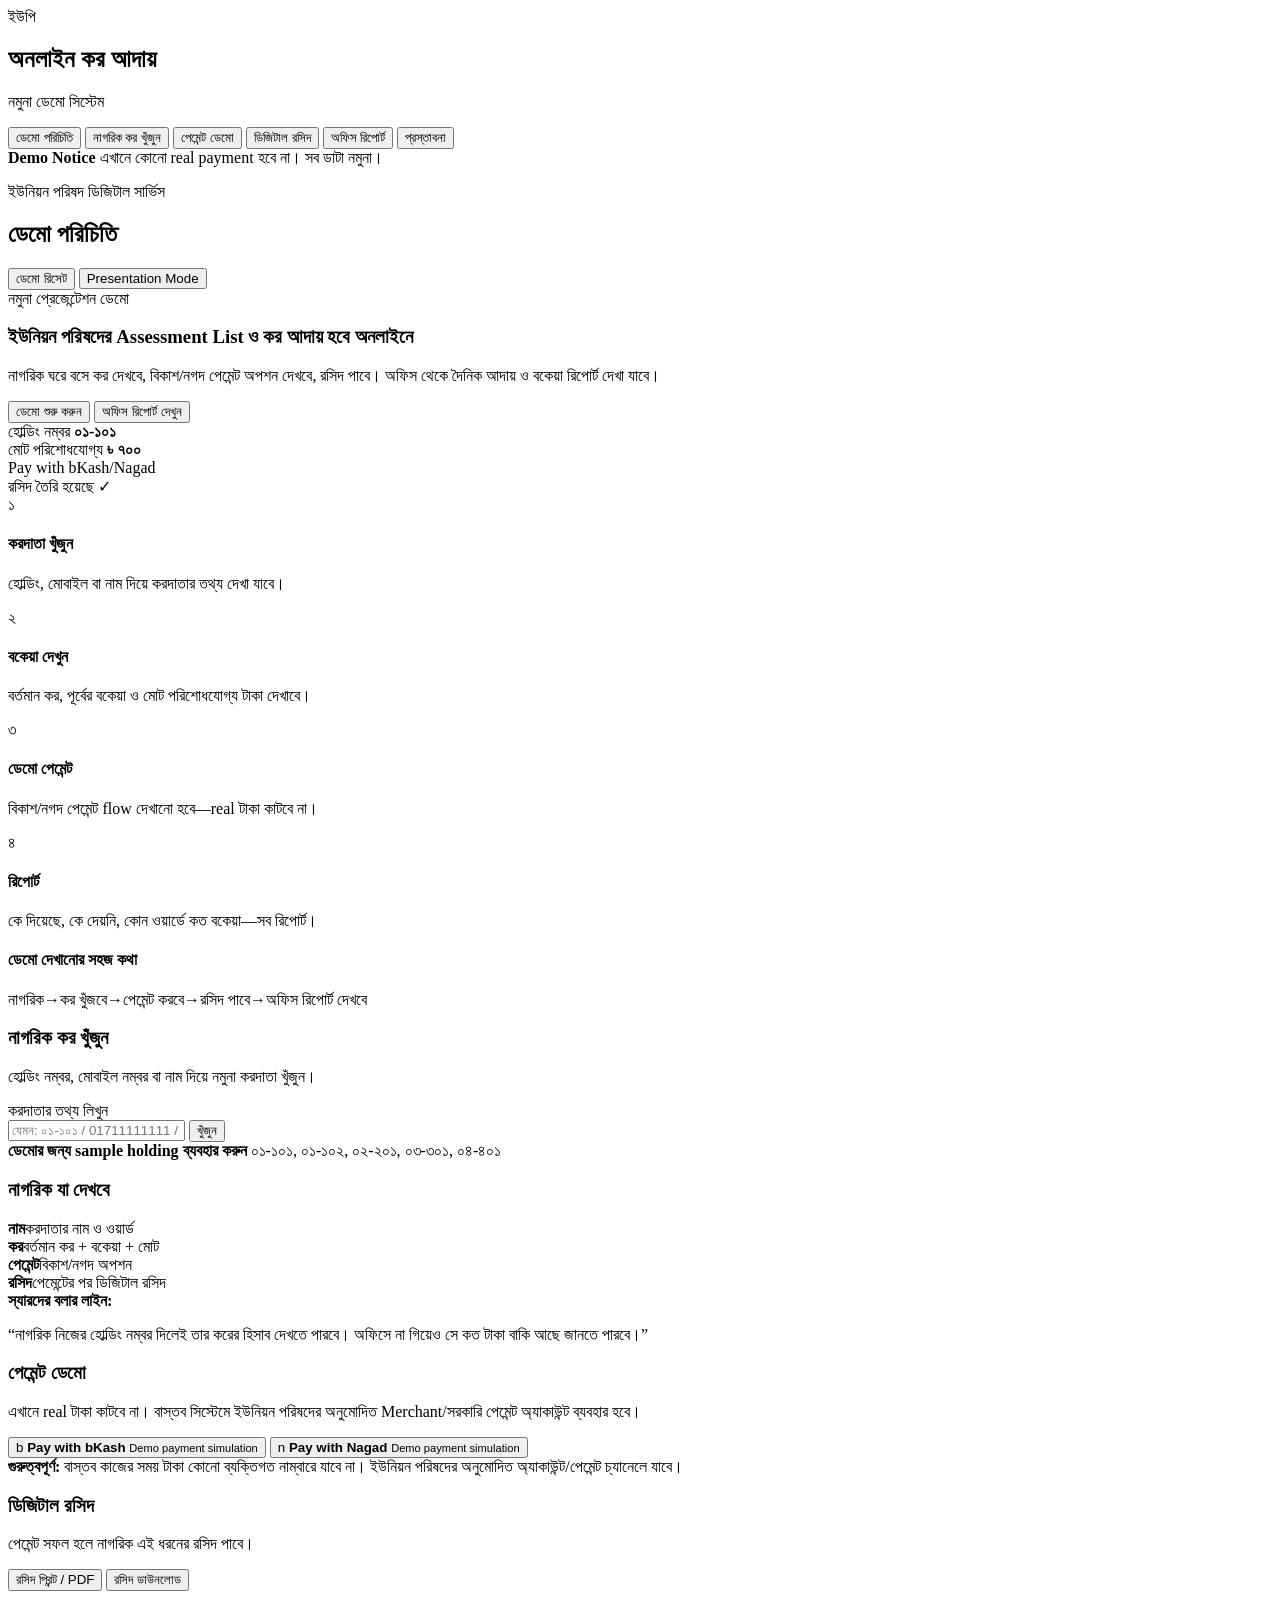
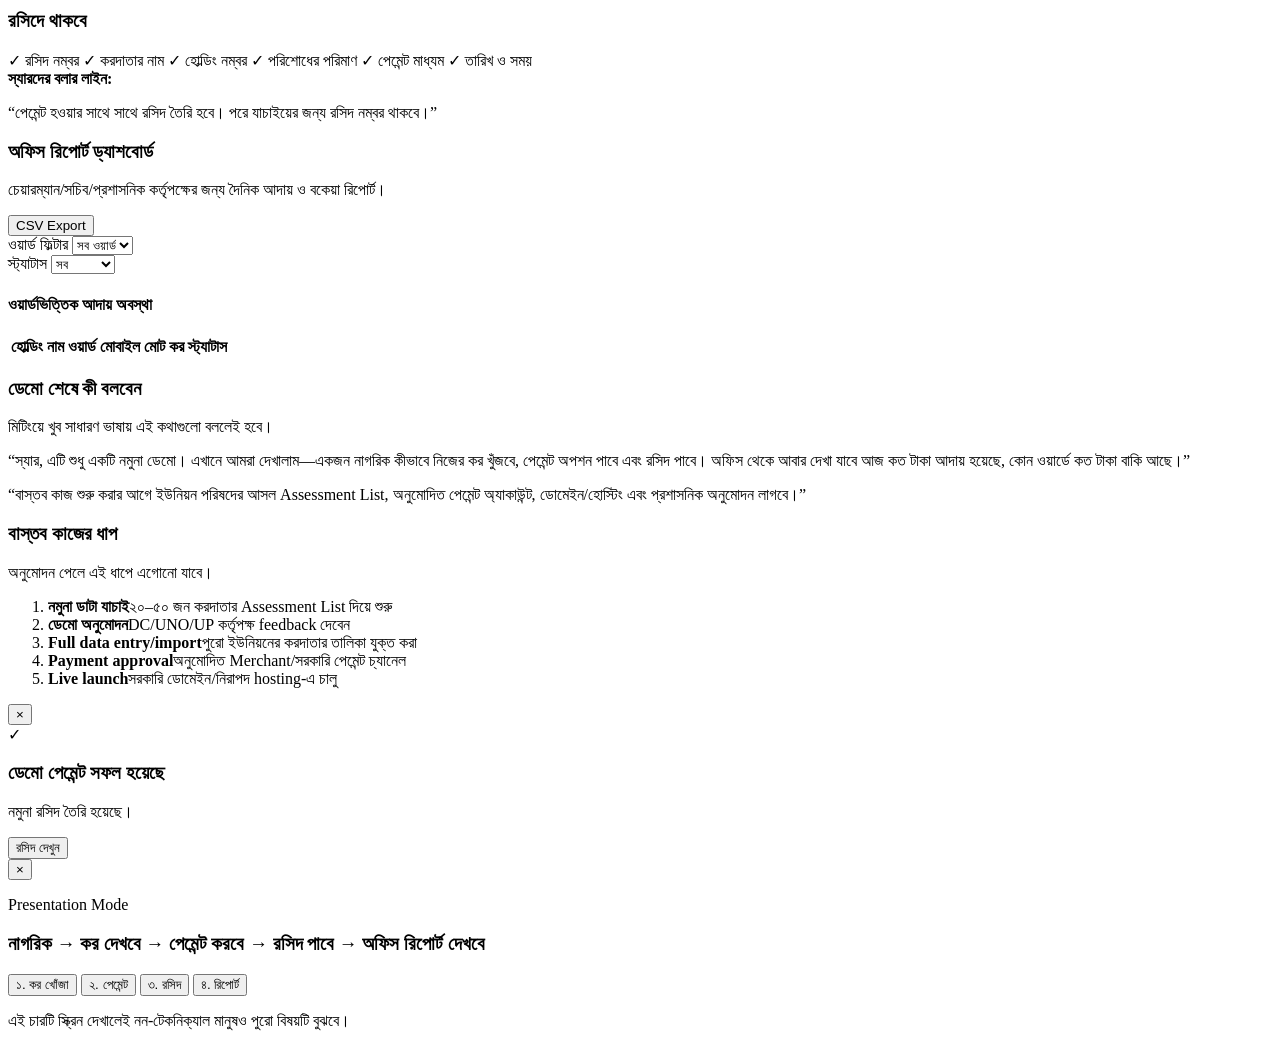
==== index.html @ 8070b76f "Create index.html" ====
<!DOCTYPE html>
<html lang="bn">
<head>
  <meta charset="UTF-8" />
  <meta name="viewport" content="width=device-width, initial-scale=1.0" />
  <title>ইউনিয়ন পরিষদ অনলাইন কর আদায় — ডেমো</title>
  <link rel="stylesheet" href="styles.css" />
</head>
<body>
  <div class="app-shell">
    <aside class="sidebar">
      <div class="brand">
        <div class="brand-mark">ইউপি</div>
        <div>
          <h1>অনলাইন কর আদায়</h1>
          <p>নমুনা ডেমো সিস্টেম</p>
        </div>
      </div>
      <nav class="nav" aria-label="ডেমো নেভিগেশন">
        <button class="nav-btn active" data-section="home">ডেমো পরিচিতি</button>
        <button class="nav-btn" data-section="citizen">নাগরিক কর খুঁজুন</button>
        <button class="nav-btn" data-section="payment">পেমেন্ট ডেমো</button>
        <button class="nav-btn" data-section="receipt">ডিজিটাল রসিদ</button>
        <button class="nav-btn" data-section="admin">অফিস রিপোর্ট</button>
        <button class="nav-btn" data-section="proposal">প্রস্তাবনা</button>
      </nav>
      <div class="sidebar-note">
        <strong>Demo Notice</strong>
        <span>এখানে কোনো real payment হবে না। সব ডাটা নমুনা।</span>
      </div>
    </aside>

    <main class="main-content">
      <header class="topbar">
        <div>
          <p class="eyebrow">ইউনিয়ন পরিষদ ডিজিটাল সার্ভিস</p>
          <h2 id="sectionTitle">ডেমো পরিচিতি</h2>
        </div>
        <div class="topbar-actions">
          <button id="resetDemo" class="ghost-btn">ডেমো রিসেট</button>
          <button id="presentationBtn" class="primary-btn">Presentation Mode</button>
        </div>
      </header>

      <section id="home" class="section active-section">
        <div class="hero-card">
          <div class="hero-copy">
            <span class="pill success">নমুনা প্রেজেন্টেশন ডেমো</span>
            <h3>ইউনিয়ন পরিষদের Assessment List ও কর আদায় হবে অনলাইনে</h3>
            <p>নাগরিক ঘরে বসে কর দেখবে, বিকাশ/নগদ পেমেন্ট অপশন দেখবে, রসিদ পাবে। অফিস থেকে দৈনিক আদায় ও বকেয়া রিপোর্ট দেখা যাবে।</p>
            <div class="hero-actions">
              <button class="primary-btn" data-go="citizen">ডেমো শুরু করুন</button>
              <button class="ghost-btn" data-go="admin">অফিস রিপোর্ট দেখুন</button>
            </div>
          </div>
          <div class="phone-preview" aria-label="মোবাইল প্রিভিউ">
            <div class="phone-top"></div>
            <div class="mini-card">
              <span>হোল্ডিং নম্বর</span>
              <strong>০১-১০১</strong>
            </div>
            <div class="mini-card green">
              <span>মোট পরিশোধযোগ্য</span>
              <strong>৳ ৭০০</strong>
            </div>
            <div class="mini-button">Pay with bKash/Nagad</div>
            <div class="receipt-chip">রসিদ তৈরি হয়েছে ✓</div>
          </div>
        </div>

        <div class="grid four">
          <div class="info-card">
            <div class="icon">১</div>
            <h4>করদাতা খুঁজুন</h4>
            <p>হোল্ডিং, মোবাইল বা নাম দিয়ে করদাতার তথ্য দেখা যাবে।</p>
          </div>
          <div class="info-card">
            <div class="icon">২</div>
            <h4>বকেয়া দেখুন</h4>
            <p>বর্তমান কর, পূর্বের বকেয়া ও মোট পরিশোধযোগ্য টাকা দেখাবে।</p>
          </div>
          <div class="info-card">
            <div class="icon">৩</div>
            <h4>ডেমো পেমেন্ট</h4>
            <p>বিকাশ/নগদ পেমেন্ট flow দেখানো হবে—real টাকা কাটবে না।</p>
          </div>
          <div class="info-card">
            <div class="icon">৪</div>
            <h4>রিপোর্ট</h4>
            <p>কে দিয়েছে, কে দেয়নি, কোন ওয়ার্ডে কত বকেয়া—সব রিপোর্ট।</p>
          </div>
        </div>

        <div class="flow-card">
          <h4>ডেমো দেখানোর সহজ কথা</h4>
          <div class="flow-line">
            <span>নাগরিক</span><b>→</b><span>কর খুঁজবে</span><b>→</b><span>পেমেন্ট করবে</span><b>→</b><span>রসিদ পাবে</span><b>→</b><span>অফিস রিপোর্ট দেখবে</span>
          </div>
        </div>
      </section>

      <section id="citizen" class="section">
        <div class="split-layout">
          <div class="panel">
            <div class="panel-header">
              <h3>নাগরিক কর খুঁজুন</h3>
              <p>হোল্ডিং নম্বর, মোবাইল নম্বর বা নাম দিয়ে নমুনা করদাতা খুঁজুন।</p>
            </div>
            <div class="search-box">
              <label for="searchInput">করদাতার তথ্য লিখুন</label>
              <div class="input-row">
                <input id="searchInput" type="text" placeholder="যেমন: ০১-১০১ / 01711111111 / রহিম" />
                <button id="searchBtn" class="primary-btn">খুঁজুন</button>
              </div>
              <div class="quick-samples" id="quickSamples"></div>
            </div>
            <div id="searchHint" class="empty-state">
              <strong>ডেমোর জন্য sample holding ব্যবহার করুন</strong>
              <span>০১-১০১, ০১-১০২, ০২-২০১, ০৩-৩০১, ০৪-৪০১</span>
            </div>
            <div id="citizenResult" class="tax-card hidden"></div>
          </div>

          <div class="panel soft-panel">
            <h3>নাগরিক যা দেখবে</h3>
            <div class="simple-list">
              <div><b>নাম</b><span>করদাতার নাম ও ওয়ার্ড</span></div>
              <div><b>কর</b><span>বর্তমান কর + বকেয়া + মোট</span></div>
              <div><b>পেমেন্ট</b><span>বিকাশ/নগদ অপশন</span></div>
              <div><b>রসিদ</b><span>পেমেন্টের পর ডিজিটাল রসিদ</span></div>
            </div>
            <div class="speaker-note">
              <strong>স্যারদের বলার লাইন:</strong>
              <p>“নাগরিক নিজের হোল্ডিং নম্বর দিলেই তার করের হিসাব দেখতে পারবে। অফিসে না গিয়েও সে কত টাকা বাকি আছে জানতে পারবে।”</p>
            </div>
          </div>
        </div>
      </section>

      <section id="payment" class="section">
        <div class="panel">
          <div class="panel-header">
            <h3>পেমেন্ট ডেমো</h3>
            <p>এখানে real টাকা কাটবে না। বাস্তব সিস্টেমে ইউনিয়ন পরিষদের অনুমোদিত Merchant/সরকারি পেমেন্ট অ্যাকাউন্ট ব্যবহার হবে।</p>
          </div>
          <div id="paymentContext" class="payment-context"></div>
          <div class="payment-methods">
            <button class="pay-card bkash" data-method="bKash">
              <span class="pay-logo">b</span>
              <strong>Pay with bKash</strong>
              <small>Demo payment simulation</small>
            </button>
            <button class="pay-card nagad" data-method="Nagad">
              <span class="pay-logo">n</span>
              <strong>Pay with Nagad</strong>
              <small>Demo payment simulation</small>
            </button>
          </div>
          <div class="warning-box">
            <strong>গুরুত্বপূর্ণ:</strong>
            <span>বাস্তব কাজের সময় টাকা কোনো ব্যক্তিগত নাম্বারে যাবে না। ইউনিয়ন পরিষদের অনুমোদিত অ্যাকাউন্ট/পেমেন্ট চ্যানেলে যাবে।</span>
          </div>
        </div>
      </section>

      <section id="receipt" class="section">
        <div class="split-layout">
          <div class="panel">
            <div class="panel-header">
              <h3>ডিজিটাল রসিদ</h3>
              <p>পেমেন্ট সফল হলে নাগরিক এই ধরনের রসিদ পাবে।</p>
            </div>
            <div id="receiptArea" class="receipt"></div>
            <div class="receipt-actions">
              <button id="printReceipt" class="primary-btn">রসিদ প্রিন্ট / PDF</button>
              <button id="downloadReceipt" class="ghost-btn">রসিদ ডাউনলোড</button>
            </div>
          </div>
          <div class="panel soft-panel">
            <h3>রসিদে থাকবে</h3>
            <div class="check-list">
              <span>✓ রসিদ নম্বর</span>
              <span>✓ করদাতার নাম</span>
              <span>✓ হোল্ডিং নম্বর</span>
              <span>✓ পরিশোধের পরিমাণ</span>
              <span>✓ পেমেন্ট মাধ্যম</span>
              <span>✓ তারিখ ও সময়</span>
            </div>
            <div class="speaker-note">
              <strong>স্যারদের বলার লাইন:</strong>
              <p>“পেমেন্ট হওয়ার সাথে সাথে রসিদ তৈরি হবে। পরে যাচাইয়ের জন্য রসিদ নম্বর থাকবে।”</p>
            </div>
          </div>
        </div>
      </section>

      <section id="admin" class="section">
        <div class="panel">
          <div class="panel-header admin-head">
            <div>
              <h3>অফিস রিপোর্ট ড্যাশবোর্ড</h3>
              <p>চেয়ারম্যান/সচিব/প্রশাসনিক কর্তৃপক্ষের জন্য দৈনিক আদায় ও বকেয়া রিপোর্ট।</p>
            </div>
            <button id="exportCsv" class="ghost-btn">CSV Export</button>
          </div>

          <div class="stats-grid" id="statsGrid"></div>

          <div class="admin-tools">
            <div>
              <label for="wardFilter">ওয়ার্ড ফিল্টার</label>
              <select id="wardFilter">
                <option value="all">সব ওয়ার্ড</option>
              </select>
            </div>
            <div>
              <label for="statusFilter">স্ট্যাটাস</label>
              <select id="statusFilter">
                <option value="all">সব</option>
                <option value="paid">পরিশোধিত</option>
                <option value="due">বকেয়া</option>
              </select>
            </div>
          </div>

          <div class="chart-panel">
            <h4>ওয়ার্ডভিত্তিক আদায় অবস্থা</h4>
            <div id="wardBars" class="bar-chart"></div>
          </div>

          <div class="table-wrap">
            <table>
              <thead>
                <tr>
                  <th>হোল্ডিং</th>
                  <th>নাম</th>
                  <th>ওয়ার্ড</th>
                  <th>মোবাইল</th>
                  <th>মোট কর</th>
                  <th>স্ট্যাটাস</th>
                </tr>
              </thead>
              <tbody id="taxpayerTable"></tbody>
            </table>
          </div>
        </div>
      </section>

      <section id="proposal" class="section">
        <div class="proposal-grid">
          <div class="panel">
            <div class="panel-header">
              <h3>ডেমো শেষে কী বলবেন</h3>
              <p>মিটিংয়ে খুব সাধারণ ভাষায় এই কথাগুলো বললেই হবে।</p>
            </div>
            <div class="script-box">
              <p>“স্যার, এটি শুধু একটি নমুনা ডেমো। এখানে আমরা দেখালাম—একজন নাগরিক কীভাবে নিজের কর খুঁজবে, পেমেন্ট অপশন পাবে এবং রসিদ পাবে। অফিস থেকে আবার দেখা যাবে আজ কত টাকা আদায় হয়েছে, কোন ওয়ার্ডে কত টাকা বাকি আছে।”</p>
              <p>“বাস্তব কাজ শুরু করার আগে ইউনিয়ন পরিষদের আসল Assessment List, অনুমোদিত পেমেন্ট অ্যাকাউন্ট, ডোমেইন/হোস্টিং এবং প্রশাসনিক অনুমোদন লাগবে।”</p>
            </div>
          </div>
          <div class="panel">
            <div class="panel-header">
              <h3>বাস্তব কাজের ধাপ</h3>
              <p>অনুমোদন পেলে এই ধাপে এগোনো যাবে।</p>
            </div>
            <ol class="timeline">
              <li><b>নমুনা ডাটা যাচাই</b><span>২০–৫০ জন করদাতার Assessment List দিয়ে শুরু</span></li>
              <li><b>ডেমো অনুমোদন</b><span>DC/UNO/UP কর্তৃপক্ষ feedback দেবেন</span></li>
              <li><b>Full data entry/import</b><span>পুরো ইউনিয়নের করদাতার তালিকা যুক্ত করা</span></li>
              <li><b>Payment approval</b><span>অনুমোদিত Merchant/সরকারি পেমেন্ট চ্যানেল</span></li>
              <li><b>Live launch</b><span>সরকারি ডোমেইন/নিরাপদ hosting-এ চালু</span></li>
            </ol>
          </div>
        </div>
      </section>
    </main>
  </div>

  <div id="paymentModal" class="modal-backdrop hidden" role="dialog" aria-modal="true">
    <div class="modal">
      <button id="closeModal" class="modal-close" aria-label="Close">×</button>
      <div class="modal-icon">✓</div>
      <h3>ডেমো পেমেন্ট সফল হয়েছে</h3>
      <p id="modalText">নমুনা রসিদ তৈরি হয়েছে।</p>
      <button id="viewReceiptBtn" class="primary-btn">রসিদ দেখুন</button>
    </div>
  </div>

  <div id="presentationOverlay" class="presentation hidden">
    <button id="closePresentation" class="modal-close">×</button>
    <div class="presentation-card">
      <p class="eyebrow">Presentation Mode</p>
      <h3>নাগরিক → কর দেখবে → পেমেন্ট করবে → রসিদ পাবে → অফিস রিপোর্ট দেখবে</h3>
      <div class="presentation-steps">
        <button data-go="citizen">১. কর খোঁজা</button>
        <button data-go="payment">২. পেমেন্ট</button>
        <button data-go="receipt">৩. রসিদ</button>
        <button data-go="admin">৪. রিপোর্ট</button>
      </div>
      <p>এই চারটি স্ক্রিন দেখালেই নন-টেকনিক্যাল মানুষও পুরো বিষয়টি বুঝবে।</p>
    </div>
  </div>

  <script src="app.js"></script>
</body>
</html>
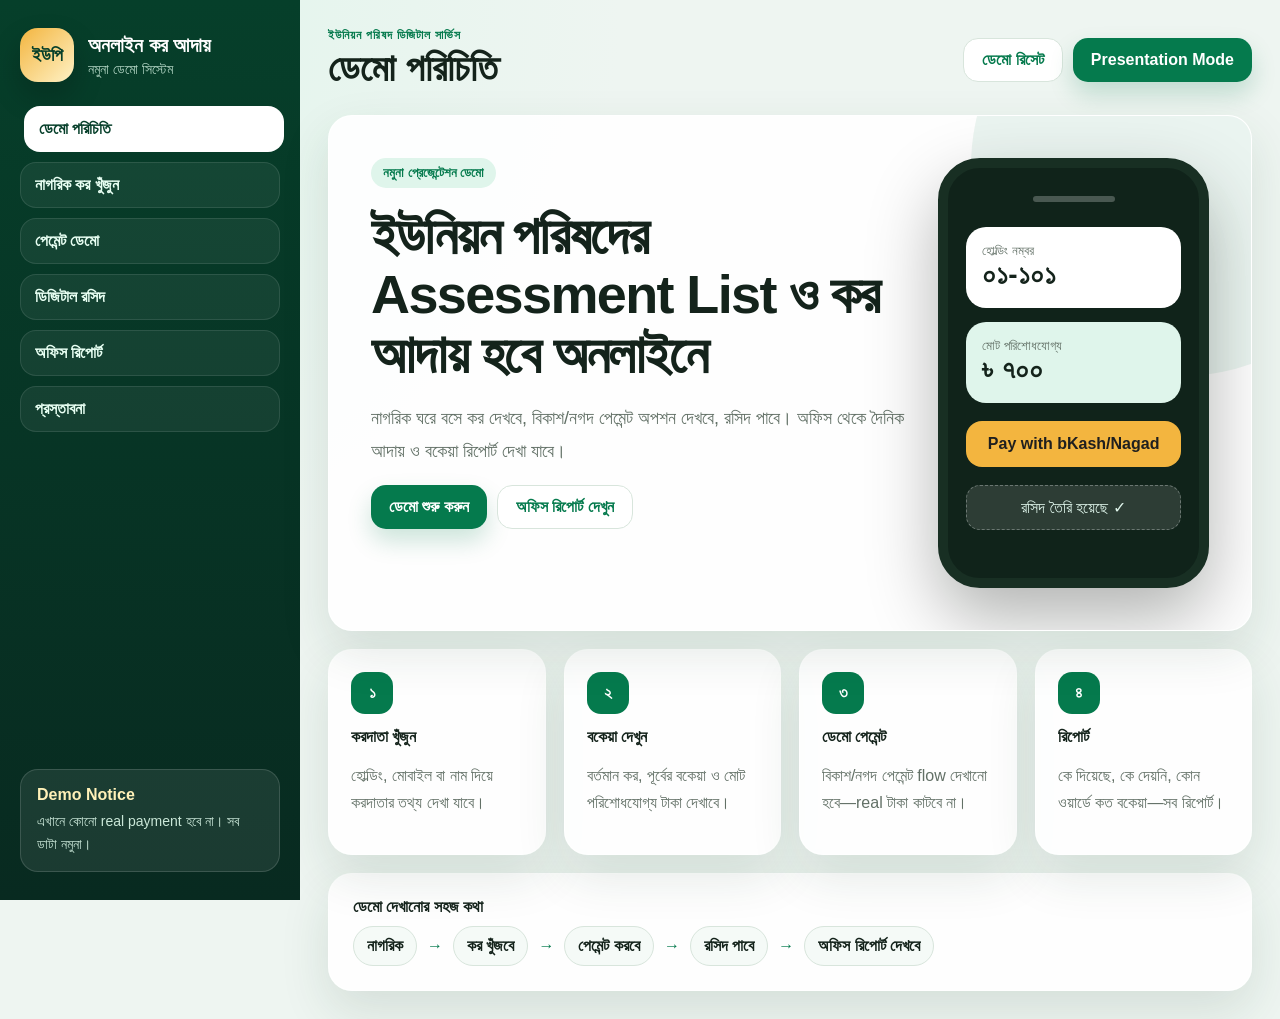
==== commit c061474a: "Update index.html" ====
--- a/index.html
+++ b/index.html
@@ -4,7 +4,7 @@
   <meta charset="UTF-8" />
   <meta name="viewport" content="width=device-width, initial-scale=1.0" />
   <title>ইউনিয়ন পরিষদ অনলাইন কর আদায় — ডেমো</title>
-  <link rel="stylesheet" href="styles.css" />
+  <link rel="stylesheet" href="style.css" />
 </head>
 <body>
   <div class="app-shell">
--- a/style.css
+++ b/style.css
@@ -0,0 +1,230 @@
+:root {
+  --bg: #eef5f1;
+  --surface: #ffffff;
+  --surface-2: #f5faf7;
+  --text: #14231b;
+  --muted: #627066;
+  --primary: #057a4d;
+  --primary-dark: #035f3c;
+  --primary-soft: #dff5eb;
+  --accent: #f3b53f;
+  --danger: #d84b4b;
+  --line: #d8e5dc;
+  --shadow: 0 20px 50px rgba(23, 64, 44, .12);
+  --radius: 24px;
+}
+
+* { box-sizing: border-box; }
+html { scroll-behavior: smooth; }
+body {
+  margin: 0;
+  font-family: "Noto Sans Bengali", "SolaimanLipi", "Segoe UI", Arial, sans-serif;
+  background: radial-gradient(circle at top left, #dff5eb 0, transparent 38%), var(--bg);
+  color: var(--text);
+}
+button, input, select { font: inherit; }
+button { cursor: pointer; }
+
+.app-shell { min-height: 100vh; display: grid; grid-template-columns: 300px 1fr; }
+.sidebar {
+  position: sticky; top: 0; height: 100vh; padding: 28px 20px;
+  background: linear-gradient(180deg, #063f2a, #082a20);
+  color: #fff;
+  display: flex; flex-direction: column; gap: 24px;
+}
+.brand { display: flex; gap: 14px; align-items: center; }
+.brand-mark {
+  width: 54px; height: 54px; border-radius: 18px;
+  display: grid; place-items: center;
+  background: linear-gradient(135deg, var(--accent), #fff2c6);
+  color: #063f2a; font-weight: 900; font-size: 18px;
+  box-shadow: 0 14px 30px rgba(0,0,0,.2);
+}
+.brand h1 { font-size: 20px; margin: 0; line-height: 1.2; }
+.brand p { margin: 4px 0 0; color: #b7d9c8; font-size: 14px; }
+.nav { display: grid; gap: 10px; }
+.nav-btn {
+  border: 1px solid rgba(255,255,255,.1); background: rgba(255,255,255,.06);
+  color: #e8fff3; border-radius: 16px; padding: 13px 14px; text-align: left;
+  transition: .2s ease; font-weight: 650;
+}
+.nav-btn:hover, .nav-btn.active { background: #fff; color: #063f2a; transform: translateX(4px); }
+.sidebar-note { margin-top: auto; padding: 16px; border-radius: 18px; background: rgba(255,255,255,.08); border: 1px solid rgba(255,255,255,.14); }
+.sidebar-note strong { display: block; margin-bottom: 6px; color: #fff1b8; }
+.sidebar-note span { display: block; color: #cae7d8; font-size: 14px; line-height: 1.6; }
+
+.main-content { padding: 28px; min-width: 0; }
+.topbar { display: flex; align-items: center; justify-content: space-between; gap: 16px; margin-bottom: 24px; }
+.eyebrow { margin: 0 0 5px; color: var(--primary); text-transform: uppercase; letter-spacing: .08em; font-size: 12px; font-weight: 900; }
+.topbar h2 { margin: 0; font-size: clamp(25px, 4vw, 38px); }
+.topbar-actions, .hero-actions, .receipt-actions { display: flex; gap: 10px; flex-wrap: wrap; }
+.primary-btn, .ghost-btn {
+  border: 0; border-radius: 15px; padding: 12px 18px; font-weight: 800;
+  display: inline-flex; align-items: center; justify-content: center; gap: 8px;
+}
+.primary-btn { background: var(--primary); color: #fff; box-shadow: 0 12px 24px rgba(5, 122, 77, .2); }
+.primary-btn:hover { background: var(--primary-dark); }
+.ghost-btn { background: #fff; color: var(--primary); border: 1px solid var(--line); }
+.ghost-btn:hover { background: var(--primary-soft); }
+
+.section { display: none; animation: fade .25s ease; }
+.active-section { display: block; }
+@keyframes fade { from { opacity: 0; transform: translateY(8px); } to { opacity: 1; transform: translateY(0); } }
+.hero-card, .panel, .flow-card, .info-card {
+  background: rgba(255,255,255,.9); border: 1px solid rgba(255,255,255,.8);
+  border-radius: var(--radius); box-shadow: var(--shadow);
+}
+.hero-card { display: grid; grid-template-columns: 1.4fr .7fr; gap: 26px; padding: clamp(22px, 4vw, 42px); overflow: hidden; position: relative; }
+.hero-card::before { content: ""; position: absolute; width: 420px; height: 420px; border-radius: 50%; background: rgba(5,122,77,.08); right: -140px; top: -160px; }
+.hero-copy { position: relative; z-index: 1; }
+.pill { display: inline-flex; padding: 7px 12px; border-radius: 999px; font-weight: 800; font-size: 13px; }
+.pill.success { background: var(--primary-soft); color: var(--primary); }
+.pill.due { background: #fff2d6; color: #a46603; }
+.pill.paid { background: var(--primary-soft); color: var(--primary); }
+.hero-copy h3 { font-size: clamp(28px, 5vw, 54px); line-height: 1.1; margin: 18px 0 14px; letter-spacing: -.03em; }
+.hero-copy p { color: var(--muted); font-size: 18px; line-height: 1.8; max-width: 780px; }
+.phone-preview {
+  position: relative; z-index: 1; width: min(100%, 300px); justify-self: center;
+  background: #10231a; border: 10px solid #182f23; border-radius: 42px; padding: 28px 18px;
+  min-height: 430px; box-shadow: 0 30px 70px rgba(0,0,0,.3);
+}
+.phone-top { width: 82px; height: 6px; border-radius: 99px; background: rgba(255,255,255,.24); margin: 0 auto 25px; }
+.mini-card { background: #fff; border-radius: 20px; padding: 16px; margin-bottom: 14px; }
+.mini-card span { display: block; color: var(--muted); font-size: 13px; }
+.mini-card strong { font-size: 28px; color: var(--text); }
+.mini-card.green { background: #dff5eb; }
+.mini-button { background: var(--accent); color: #1f1f1f; font-weight: 900; text-align: center; border-radius: 16px; padding: 14px; margin: 18px 0; }
+.receipt-chip { background: rgba(255,255,255,.12); color: #dff5eb; border: 1px dashed rgba(255,255,255,.3); border-radius: 14px; padding: 12px; text-align: center; }
+
+.grid { display: grid; gap: 18px; margin-top: 18px; }
+.grid.four { grid-template-columns: repeat(4, minmax(0, 1fr)); }
+.info-card { padding: 22px; }
+.icon { width: 42px; height: 42px; border-radius: 14px; background: var(--primary); color: #fff; display: grid; place-items: center; font-weight: 900; margin-bottom: 14px; }
+.info-card h4, .flow-card h4, .panel h3, .chart-panel h4 { margin: 0 0 10px; }
+.info-card p, .panel p { color: var(--muted); line-height: 1.7; }
+.flow-card { margin-top: 18px; padding: 24px; }
+.flow-line { display: flex; flex-wrap: wrap; gap: 10px; align-items: center; }
+.flow-line span { background: var(--surface-2); border: 1px solid var(--line); padding: 10px 13px; border-radius: 999px; font-weight: 800; }
+.flow-line b { color: var(--primary); }
+
+.split-layout, .proposal-grid { display: grid; grid-template-columns: minmax(0, 1.35fr) minmax(320px, .75fr); gap: 18px; align-items: start; }
+.panel { padding: clamp(20px, 3vw, 30px); }
+.soft-panel { background: linear-gradient(180deg, #fff, #f4faf7); }
+.panel-header { margin-bottom: 20px; }
+.panel-header h3 { font-size: 28px; }
+.panel-header p { margin: 0; }
+.search-box label, .admin-tools label { display: block; margin-bottom: 8px; font-weight: 800; }
+.input-row { display: flex; gap: 10px; }
+.input-row input, select {
+  width: 100%; border: 1px solid var(--line); border-radius: 16px; padding: 14px 16px; outline: none; background: #fff;
+}
+.input-row input:focus, select:focus { border-color: var(--primary); box-shadow: 0 0 0 4px rgba(5,122,77,.1); }
+.quick-samples { display: flex; gap: 8px; flex-wrap: wrap; margin-top: 12px; }
+.sample-btn { border: 1px solid var(--line); background: var(--surface-2); color: var(--primary); padding: 8px 11px; border-radius: 999px; font-weight: 800; }
+.empty-state { margin-top: 18px; padding: 22px; border: 1px dashed var(--line); border-radius: 18px; background: var(--surface-2); display: grid; gap: 5px; color: var(--muted); }
+.empty-state strong { color: var(--text); }
+.hidden { display: none !important; }
+.tax-card { margin-top: 18px; border-radius: 22px; border: 1px solid var(--line); overflow: hidden; background: #fff; }
+.tax-card-head { background: linear-gradient(135deg, var(--primary), #0a9b63); color: #fff; padding: 22px; display: flex; justify-content: space-between; gap: 12px; flex-wrap: wrap; }
+.tax-card-head h4 { margin: 0 0 6px; font-size: 24px; }
+.tax-card-head p { margin: 0; color: #dff5eb; }
+.tax-grid { display: grid; grid-template-columns: repeat(3, 1fr); gap: 12px; padding: 18px; }
+.tax-item { background: var(--surface-2); border-radius: 16px; padding: 15px; }
+.tax-item span { display: block; color: var(--muted); font-size: 13px; }
+.tax-item strong { font-size: 22px; }
+.tax-total { margin: 0 18px 18px; background: #fff7e2; border: 1px solid #ffe1a0; border-radius: 18px; padding: 18px; display: flex; align-items: center; justify-content: space-between; gap: 14px; }
+.tax-total strong { font-size: 30px; }
+.tax-actions { padding: 0 18px 18px; display: flex; gap: 10px; flex-wrap: wrap; }
+.simple-list { display: grid; gap: 12px; }
+.simple-list div { padding: 16px; border: 1px solid var(--line); border-radius: 16px; background: #fff; }
+.simple-list b { display: block; margin-bottom: 4px; }
+.simple-list span { color: var(--muted); }
+.speaker-note, .warning-box { margin-top: 18px; padding: 18px; border-radius: 18px; background: #fff7e2; border: 1px solid #ffe1a0; }
+.speaker-note p { margin: 8px 0 0; color: #5e4b19; }
+.warning-box { display: flex; gap: 8px; flex-wrap: wrap; color: #5e4b19; }
+.payment-context { margin-bottom: 16px; }
+.payment-summary { display: grid; grid-template-columns: repeat(3, 1fr); gap: 12px; }
+.payment-summary div { padding: 16px; border-radius: 16px; background: var(--surface-2); border: 1px solid var(--line); }
+.payment-summary span { display: block; color: var(--muted); font-size: 13px; }
+.payment-summary strong { font-size: 22px; }
+.payment-methods { display: grid; grid-template-columns: repeat(2, minmax(0, 1fr)); gap: 16px; }
+.pay-card { border: 1px solid var(--line); background: #fff; border-radius: 24px; padding: 24px; min-height: 170px; text-align: left; display: grid; align-content: center; transition: .2s ease; }
+.pay-card:hover { transform: translateY(-4px); box-shadow: var(--shadow); }
+.pay-logo { width: 54px; height: 54px; border-radius: 18px; display: grid; place-items: center; font-size: 28px; font-weight: 900; color: #fff; margin-bottom: 12px; }
+.bkash .pay-logo { background: #d91f6a; }
+.nagad .pay-logo { background: #ef6c00; }
+.pay-card strong { font-size: 24px; }
+.pay-card small { color: var(--muted); }
+
+.receipt { max-width: 560px; margin-inline: auto; background: #fff; border: 1px solid var(--line); border-radius: 24px; padding: 0; overflow: hidden; }
+.receipt-top { padding: 24px; background: linear-gradient(135deg, #063f2a, #057a4d); color: #fff; text-align: center; }
+.receipt-top h4 { margin: 6px 0; font-size: 24px; }
+.receipt-top p { margin: 0; color: #dff5eb; }
+.receipt-body { padding: 22px; }
+.receipt-row { display: flex; justify-content: space-between; gap: 16px; padding: 12px 0; border-bottom: 1px solid var(--line); }
+.receipt-row span { color: var(--muted); }
+.receipt-row strong { text-align: right; }
+.fake-qr { width: 98px; height: 98px; margin: 18px auto 8px; background-color: #13261d; border: 8px solid #fff; outline: 1px solid var(--line); background-image: linear-gradient(90deg, rgba(255,255,255,.95) 12px, transparent 12px), linear-gradient(rgba(255,255,255,.95) 12px, transparent 12px); background-size: 24px 24px; box-shadow: inset 0 0 0 12px #13261d; }
+.receipt-note { text-align: center; color: var(--muted); font-size: 13px; }
+.receipt-actions { justify-content: center; margin-top: 18px; }
+.check-list { display: grid; gap: 12px; }
+.check-list span { padding: 12px 14px; background: #fff; border: 1px solid var(--line); border-radius: 14px; font-weight: 700; }
+
+.admin-head { display: flex; justify-content: space-between; gap: 16px; align-items: start; }
+.stats-grid { display: grid; grid-template-columns: repeat(4, minmax(0, 1fr)); gap: 14px; margin-bottom: 18px; }
+.stat-card { padding: 18px; border-radius: 20px; background: var(--surface-2); border: 1px solid var(--line); }
+.stat-card span { color: var(--muted); font-size: 13px; }
+.stat-card strong { display: block; font-size: 28px; margin-top: 5px; }
+.admin-tools { display: grid; grid-template-columns: repeat(2, minmax(0, 260px)); gap: 14px; margin-bottom: 18px; }
+.chart-panel { background: var(--surface-2); border: 1px solid var(--line); border-radius: 20px; padding: 18px; margin-bottom: 18px; }
+.bar-chart { display: grid; gap: 12px; }
+.bar-row { display: grid; grid-template-columns: 80px 1fr 110px; gap: 10px; align-items: center; }
+.bar-track { height: 13px; border-radius: 99px; background: #d8e5dc; overflow: hidden; }
+.bar-fill { height: 100%; border-radius: inherit; background: linear-gradient(90deg, var(--primary), #38bd82); }
+.table-wrap { overflow: auto; border: 1px solid var(--line); border-radius: 20px; }
+table { width: 100%; border-collapse: collapse; min-width: 760px; background: #fff; }
+th, td { padding: 15px; border-bottom: 1px solid var(--line); text-align: left; white-space: nowrap; }
+th { background: var(--surface-2); color: var(--muted); font-size: 13px; }
+.status { display: inline-flex; padding: 6px 10px; border-radius: 99px; font-weight: 900; font-size: 12px; }
+.status.paid { background: var(--primary-soft); color: var(--primary); }
+.status.due { background: #fff2d6; color: #a46603; }
+
+.script-box { display: grid; gap: 14px; }
+.script-box p { margin: 0; padding: 18px; background: var(--surface-2); border: 1px solid var(--line); border-radius: 18px; color: var(--text); }
+.timeline { padding-left: 0; list-style: none; margin: 0; display: grid; gap: 14px; }
+.timeline li { padding: 16px; background: #fff; border: 1px solid var(--line); border-radius: 16px; display: grid; gap: 4px; }
+.timeline span { color: var(--muted); }
+
+.modal-backdrop, .presentation { position: fixed; inset: 0; z-index: 50; background: rgba(5, 20, 14, .58); backdrop-filter: blur(8px); display: grid; place-items: center; padding: 18px; }
+.modal, .presentation-card { width: min(100%, 520px); background: #fff; border-radius: 28px; box-shadow: 0 30px 100px rgba(0,0,0,.28); padding: 30px; position: relative; text-align: center; }
+.modal-close { position: absolute; top: 14px; right: 14px; width: 36px; height: 36px; border-radius: 50%; border: 0; background: var(--surface-2); font-size: 26px; line-height: 1; }
+.modal-icon { width: 74px; height: 74px; border-radius: 50%; display: grid; place-items: center; background: var(--primary-soft); color: var(--primary); font-size: 44px; margin: 0 auto 12px; }
+.modal h3, .presentation-card h3 { margin: 0 0 10px; font-size: 28px; }
+.modal p, .presentation-card p { color: var(--muted); line-height: 1.7; }
+.presentation-steps { display: grid; grid-template-columns: repeat(2, 1fr); gap: 12px; margin: 20px 0; }
+.presentation-steps button { border: 1px solid var(--line); background: var(--surface-2); border-radius: 16px; padding: 16px; font-weight: 900; color: var(--primary); }
+
+@media (max-width: 980px) {
+  .app-shell { grid-template-columns: 1fr; }
+  .sidebar { position: static; height: auto; }
+  .nav { grid-template-columns: repeat(2, minmax(0, 1fr)); }
+  .hero-card, .split-layout, .proposal-grid { grid-template-columns: 1fr; }
+  .grid.four, .stats-grid { grid-template-columns: repeat(2, minmax(0, 1fr)); }
+  .phone-preview { display: none; }
+}
+@media (max-width: 640px) {
+  .main-content { padding: 18px; }
+  .topbar { align-items: stretch; flex-direction: column; }
+  .nav { grid-template-columns: 1fr; }
+  .grid.four, .stats-grid, .payment-methods, .payment-summary, .tax-grid, .admin-tools, .presentation-steps { grid-template-columns: 1fr; }
+  .input-row { flex-direction: column; }
+  .tax-total { align-items: flex-start; flex-direction: column; }
+  .bar-row { grid-template-columns: 70px 1fr; }
+  .bar-row strong { grid-column: 2; }
+}
+@media print {
+  body * { visibility: hidden; }
+  #receiptArea, #receiptArea * { visibility: visible; }
+  #receiptArea { position: absolute; left: 0; top: 0; width: 100%; }
+  .receipt { border: 0; }
+}
